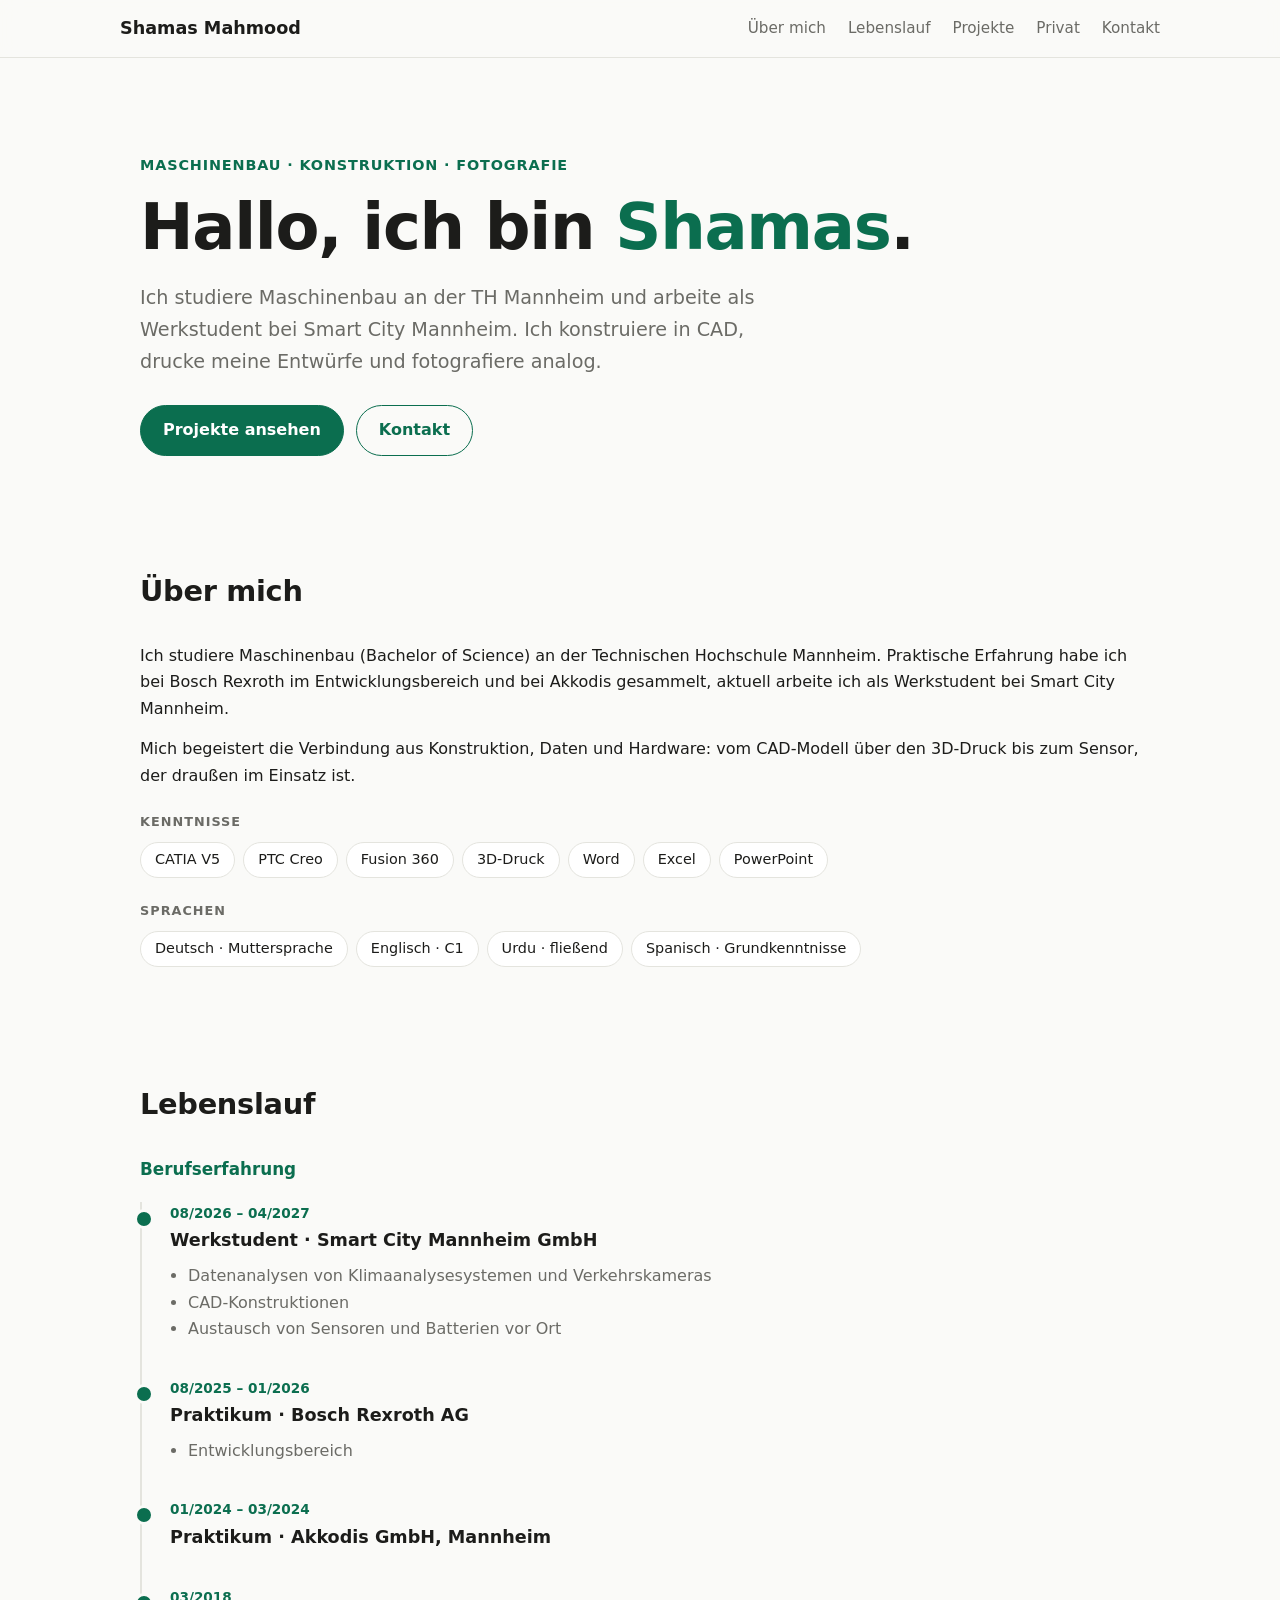
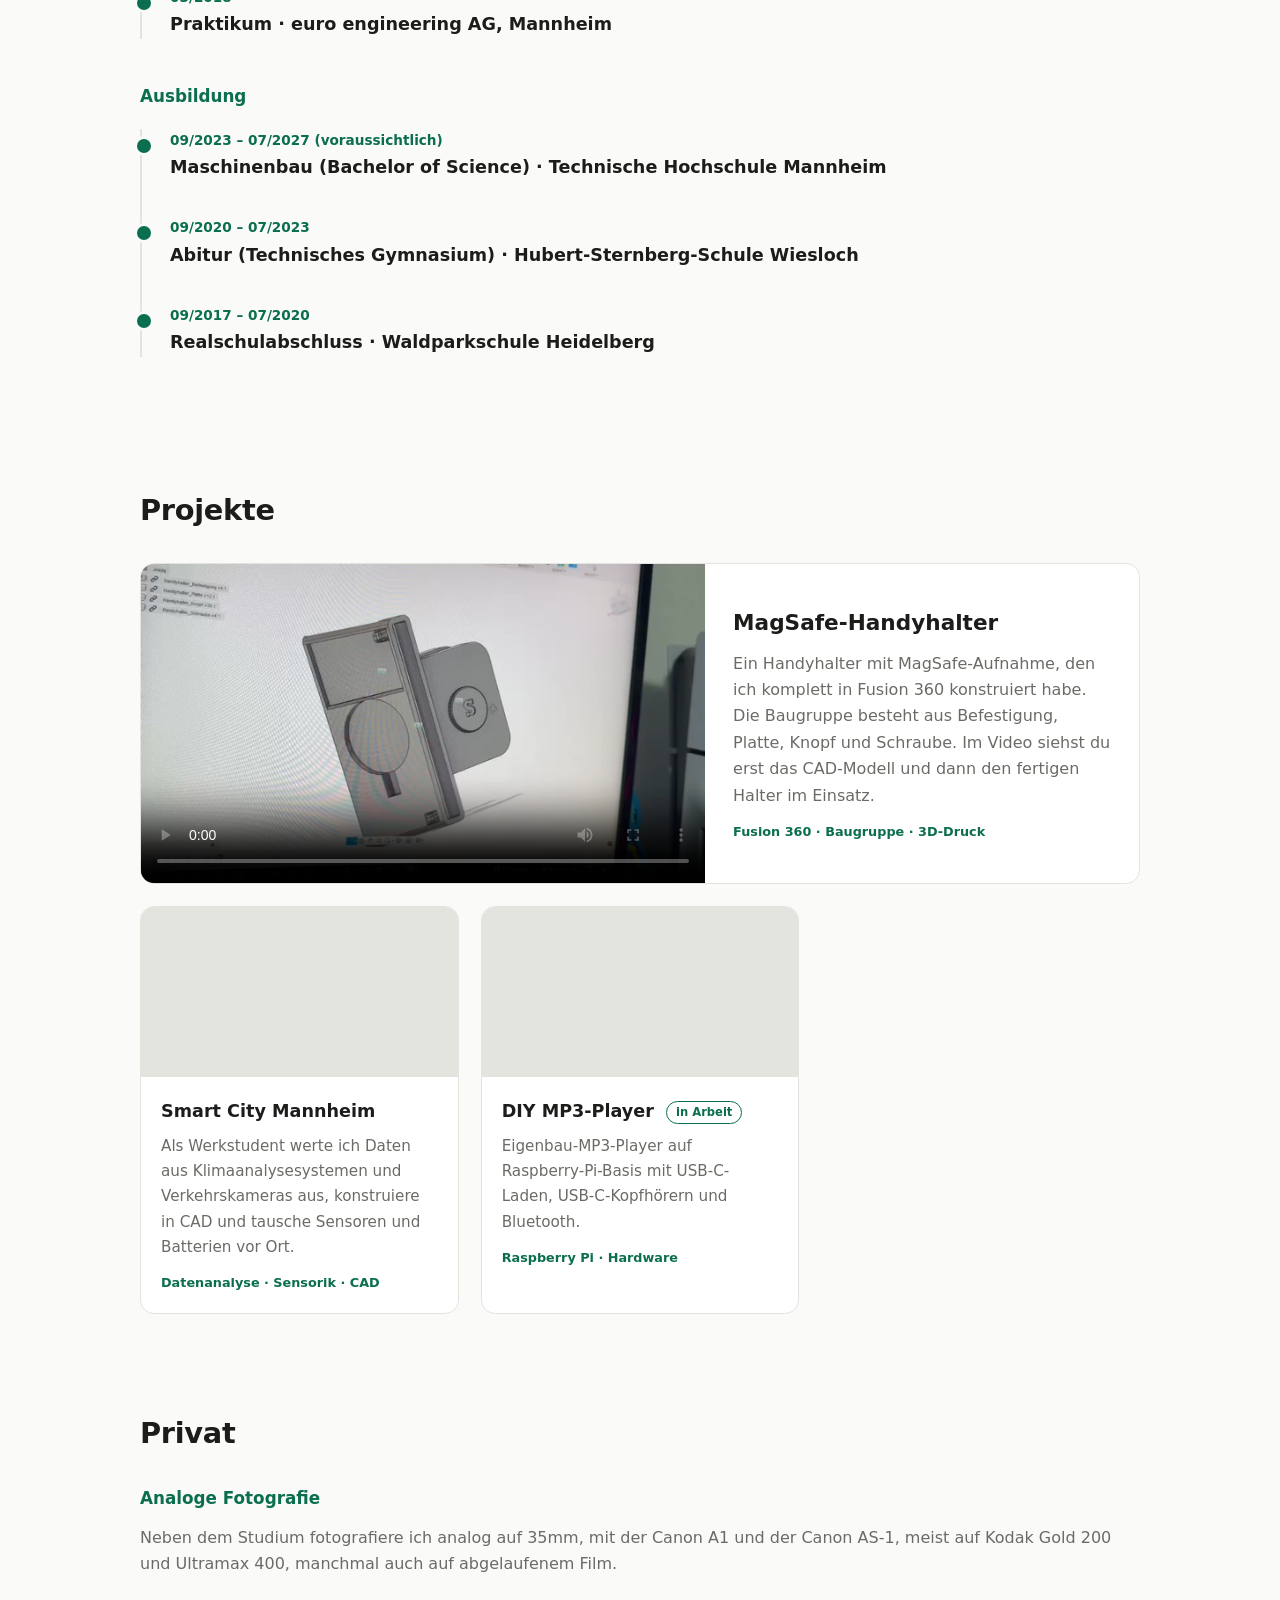
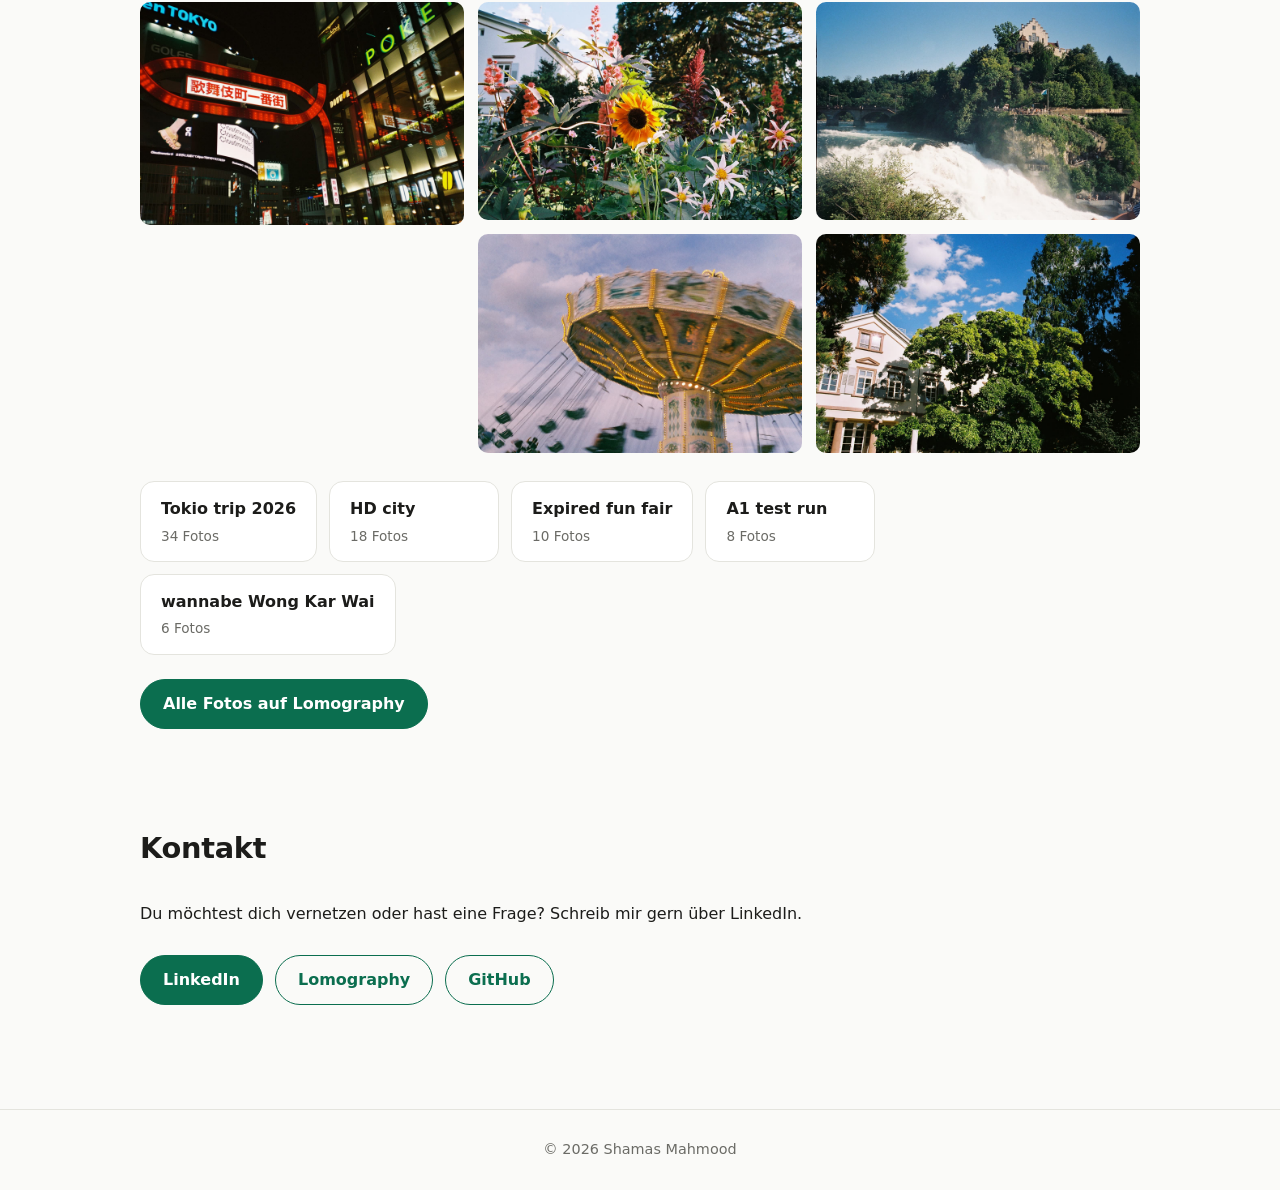
==== index.html @ 06cc69c4 "Add files via upload" ====
<!DOCTYPE html>
<html lang="de">
<head>
  <meta charset="UTF-8">
  <meta name="viewport" content="width=device-width, initial-scale=1">
  <title>Shamas Mahmood | Portfolio</title>
  <meta name="description" content="Portfolio von Shamas Mahmood: Maschinenbau-Student an der TH Mannheim, Werkstudent bei Smart City Mannheim, CAD-Konstruktion und analoge Fotografie.">
  <meta property="og:title" content="Shamas Mahmood | Portfolio">
  <meta property="og:description" content="Maschinenbau, CAD-Konstruktion, Projekte und analoge Fotografie.">
  <meta property="og:image" content="projekt-magsafe.jpg">
  <link rel="stylesheet" href="style.css">
</head>
<body>

  <header class="nav">
    <a href="#top" class="logo">Shamas Mahmood</a>
    <nav>
      <a href="#about">Über mich</a>
      <a href="#cv">Lebenslauf</a>
      <a href="#projects">Projekte</a>
      <a href="#private">Privat</a>
      <a href="#contact">Kontakt</a>
    </nav>
  </header>

  <main id="top">

    <!-- HERO -->
    <section class="hero">
      <p class="eyebrow">Maschinenbau · Konstruktion · Fotografie</p>
      <h1>Hallo, ich bin <span class="accent">Shamas</span>.</h1>
      <p class="lead">Ich studiere Maschinenbau an der TH Mannheim und arbeite als Werkstudent bei Smart City Mannheim. Ich konstruiere in CAD, drucke meine Entwürfe und fotografiere analog.</p>
      <div class="cta">
        <a class="btn" href="#projects">Projekte ansehen</a>
        <a class="btn ghost" href="#contact">Kontakt</a>
      </div>
    </section>

    <!-- ÜBER MICH -->
    <section id="about">
      <h2>Über mich</h2>
      <div class="about-grid">
        <img class="portrait" src="portrait.jpg" alt="Portrait von Shamas Mahmood"
             onerror="this.style.display='none'">
        <div>
          <p>Ich studiere Maschinenbau (Bachelor of Science) an der Technischen Hochschule Mannheim. Praktische Erfahrung habe ich bei Bosch Rexroth im Entwicklungsbereich und bei Akkodis gesammelt, aktuell arbeite ich als Werkstudent bei Smart City Mannheim.</p>
          <p>Mich begeistert die Verbindung aus Konstruktion, Daten und Hardware: vom CAD-Modell über den 3D-Druck bis zum Sensor, der draußen im Einsatz ist.</p>

          <h3 class="mini">Kenntnisse</h3>
          <ul class="chips">
            <li>CATIA V5</li>
            <li>PTC Creo</li>
            <li>Fusion 360</li>
            <li>3D-Druck</li>
            <li>Word</li>
            <li>Excel</li>
            <li>PowerPoint</li>
          </ul>

          <h3 class="mini">Sprachen</h3>
          <ul class="chips">
            <li>Deutsch · Muttersprache</li>
            <li>Englisch · C1</li>
            <li>Urdu · fließend</li>
            <li>Spanisch · Grundkenntnisse</li>
          </ul>
        </div>
      </div>
    </section>

    <!-- LEBENSLAUF -->
    <section id="cv">
      <h2>Lebenslauf</h2>

      <h3 class="group">Berufserfahrung</h3>
      <div class="timeline">

        <article class="item">
          <span class="date">08/2026 – 04/2027</span>
          <h3>Werkstudent · Smart City Mannheim GmbH</h3>
          <ul>
            <li>Datenanalysen von Klimaanalysesystemen und Verkehrskameras</li>
            <li>CAD-Konstruktionen</li>
            <li>Austausch von Sensoren und Batterien vor Ort</li>
          </ul>
        </article>

        <article class="item">
          <span class="date">08/2025 – 01/2026</span>
          <h3>Praktikum · Bosch Rexroth AG</h3>
          <ul>
            <li>Entwicklungsbereich</li>
          </ul>
        </article>

        <article class="item">
          <span class="date">01/2024 – 03/2024</span>
          <h3>Praktikum · Akkodis GmbH, Mannheim</h3>
        </article>

        <article class="item">
          <span class="date">03/2018</span>
          <h3>Praktikum · euro engineering AG, Mannheim</h3>
        </article>

      </div>

      <h3 class="group">Ausbildung</h3>
      <div class="timeline">

        <article class="item">
          <span class="date">09/2023 – 07/2027 (voraussichtlich)</span>
          <h3>Maschinenbau (Bachelor of Science) · Technische Hochschule Mannheim</h3>
        </article>

        <article class="item">
          <span class="date">09/2020 – 07/2023</span>
          <h3>Abitur (Technisches Gymnasium) · Hubert-Sternberg-Schule Wiesloch</h3>
        </article>

        <article class="item">
          <span class="date">09/2017 – 07/2020</span>
          <h3>Realschulabschluss · Waldparkschule Heidelberg</h3>
        </article>

      </div>
    </section>

    <!-- PROJEKTE -->
    <section id="projects">
      <h2>Projekte</h2>

      <article class="feature">
        <video controls preload="metadata" playsinline poster="projekt-magsafe.jpg">
          <source src="magsafe-handyhalter.mp4" type="video/mp4">
          Dein Browser unterstützt kein Video.
        </video>
        <div class="feature-body">
          <h3>MagSafe-Handyhalter</h3>
          <p>Ein Handyhalter mit MagSafe-Aufnahme, den ich komplett in Fusion 360 konstruiert habe. Die Baugruppe besteht aus Befestigung, Platte, Knopf und Schraube. Im Video siehst du erst das CAD-Modell und dann den fertigen Halter im Einsatz.</p>
          <p class="tags">Fusion 360 · Baugruppe · 3D-Druck</p>
        </div>
      </article>

      <div class="cards">

        <article class="card">
          <div class="card-img" style="background-image:url('projekt-smartcity.jpg')"></div>
          <div class="card-body">
            <h3>Smart City Mannheim</h3>
            <p>Als Werkstudent werte ich Daten aus Klimaanalysesystemen und Verkehrskameras aus, konstruiere in CAD und tausche Sensoren und Batterien vor Ort.</p>
            <p class="tags">Datenanalyse · Sensorik · CAD</p>
          </div>
        </article>

        <article class="card">
          <div class="card-img" style="background-image:url('projekt-mp3.jpg')"></div>
          <div class="card-body">
            <h3>DIY MP3-Player <span class="badge">in Arbeit</span></h3>
            <p>Eigenbau-MP3-Player auf Raspberry-Pi-Basis mit USB-C-Laden, USB-C-Kopfhörern und Bluetooth.</p>
            <p class="tags">Raspberry Pi · Hardware</p>
          </div>
        </article>

      </div>
    </section>

    <!-- PRIVAT -->
    <section id="private">
      <h2>Privat</h2>
      <h3 class="group">Analoge Fotografie</h3>
      <p class="sub">Neben dem Studium fotografiere ich analog auf 35mm, mit der Canon A1 und der Canon AS-1, meist auf Kodak Gold 200 und Ultramax 400, manchmal auch auf abgelaufenem Film.</p>

      <div class="gallery" id="gallery">
        <!-- Eigene Lieblingsfotos in foto- ablegen (foto-01.jpg bis foto-12.jpg).
             Fehlende Bilder werden automatisch ausgeblendet. -->
        <figure><img src="foto-01.jpg" alt="Neonschilder bei Nacht in Tokio" loading="lazy" onerror="this.closest('figure').style.display='none'"></figure>
        <figure><img src="foto-02.jpg" alt="Sonnenblume und Dahlien im Garten" loading="lazy" onerror="this.closest('figure').style.display='none'"></figure>
        <figure><img src="foto-03.jpg" alt="Kettenkarussell in der Dämmerung" loading="lazy" onerror="this.closest('figure').style.display='none'"></figure>
        <figure><img src="foto-04.jpg" alt="Wasserfall mit Schloss über dem Ufer" loading="lazy" onerror="this.closest('figure').style.display='none'"></figure>
        <figure><img src="foto-05.jpg" alt="Haus zwischen Bäumen vor blauem Himmel" loading="lazy" onerror="this.closest('figure').style.display='none'"></figure>
      </div>

      <div class="albums">
        <a class="album" href="https://www.lomography.com/homes/sun_chaser" target="_blank" rel="noopener"><strong>Tokio trip 2026</strong><span>34 Fotos</span></a>
        <a class="album" href="https://www.lomography.com/homes/sun_chaser" target="_blank" rel="noopener"><strong>HD city</strong><span>18 Fotos</span></a>
        <a class="album" href="https://www.lomography.com/homes/sun_chaser" target="_blank" rel="noopener"><strong>Expired fun fair</strong><span>10 Fotos</span></a>
        <a class="album" href="https://www.lomography.com/homes/sun_chaser" target="_blank" rel="noopener"><strong>A1 test run</strong><span>8 Fotos</span></a>
        <a class="album" href="https://www.lomography.com/homes/sun_chaser" target="_blank" rel="noopener"><strong>wannabe Wong Kar Wai</strong><span>6 Fotos</span></a>
      </div>

      <div class="cta">
        <a class="btn" href="https://www.lomography.com/homes/sun_chaser" target="_blank" rel="noopener">Alle Fotos auf Lomography</a>
      </div>
    </section>

    <!-- KONTAKT -->
    <section id="contact">
      <h2>Kontakt</h2>
      <p>Du möchtest dich vernetzen oder hast eine Frage? Schreib mir gern über LinkedIn.</p>
      <div class="cta">
        <a class="btn" href="https://www.linkedin.com/in/DEIN-PROFIL" target="_blank" rel="noopener">LinkedIn</a>
        <a class="btn ghost" href="https://www.lomography.com/homes/sun_chaser" target="_blank" rel="noopener">Lomography</a>
        <a class="btn ghost" href="https://github.com/shamas052" target="_blank" rel="noopener">GitHub</a>
      </div>
    </section>

  </main>

  <footer>
    <p>© <span id="year"></span> Shamas Mahmood</p>
  </footer>

  <!-- Lightbox -->
  <div class="lightbox" id="lightbox" aria-hidden="true">
    <img id="lightbox-img" alt="">
  </div>

  <script>
    document.getElementById('year').textContent = new Date().getFullYear();

    const lb = document.getElementById('lightbox');
    const lbImg = document.getElementById('lightbox-img');

    document.querySelectorAll('#gallery img').forEach(img => {
      img.addEventListener('click', () => {
        lbImg.src = img.src;
        lbImg.alt = img.alt;
        lb.classList.add('open');
        lb.setAttribute('aria-hidden', 'false');
      });
    });

    function closeLb() {
      lb.classList.remove('open');
      lb.setAttribute('aria-hidden', 'true');
    }
    lb.addEventListener('click', closeLb);
    document.addEventListener('keydown', e => { if (e.key === 'Escape') closeLb(); });
  </script>

</body>
</html>
---- style.css ----
:root {
  --bg: #fafaf8;
  --surface: #ffffff;
  --text: #1c1c1a;
  --muted: #6b6b66;
  --line: #e4e4de;
  --accent: #0b6e4f;
  --accent-contrast: #ffffff;
  --radius: 14px;
  --max: 1040px;
}

@media (prefers-color-scheme: dark) {
  :root {
    --bg: #121211;
    --surface: #1b1b19;
    --text: #ecece8;
    --muted: #9a9a93;
    --line: #2d2d2a;
    --accent: #4fd1a0;
    --accent-contrast: #0c1a14;
  }
}

* { box-sizing: border-box; margin: 0; padding: 0; }

html { scroll-behavior: smooth; scroll-padding-top: 72px; }

body {
  background: var(--bg);
  color: var(--text);
  font-family: system-ui, -apple-system, "Segoe UI", Roboto, sans-serif;
  line-height: 1.65;
  -webkit-font-smoothing: antialiased;
}

a { color: var(--accent); }
img { max-width: 100%; display: block; }

/* Navigation */
.nav {
  position: sticky;
  top: 0;
  z-index: 10;
  display: flex;
  justify-content: space-between;
  align-items: center;
  padding: 14px max(20px, calc((100% - var(--max)) / 2));
  background: color-mix(in srgb, var(--bg) 88%, transparent);
  backdrop-filter: blur(10px);
  border-bottom: 1px solid var(--line);
}
.logo { font-weight: 700; font-size: 1.1rem; text-decoration: none; color: var(--text); }
.nav nav { display: flex; gap: 22px; flex-wrap: wrap; }
.nav nav a { color: var(--muted); text-decoration: none; font-size: .95rem; }
.nav nav a:hover { color: var(--accent); }

/* Layout */
main { max-width: var(--max); margin: 0 auto; padding: 0 20px; }
section { padding: 72px 0 24px; }
h2 { font-size: 1.8rem; letter-spacing: -.01em; margin-bottom: 28px; }
h3 { font-size: 1.1rem; }
.sub { color: var(--muted); margin: -16px 0 24px; }

/* Hero */
.hero { padding: 96px 0 40px; }
.eyebrow { color: var(--accent); font-weight: 600; font-size: .9rem; letter-spacing: .06em; text-transform: uppercase; margin-bottom: 14px; }
.hero h1 { font-size: clamp(2.4rem, 7vw, 4rem); line-height: 1.1; letter-spacing: -.02em; margin-bottom: 20px; }
.accent { color: var(--accent); }
.lead { font-size: 1.2rem; color: var(--muted); max-width: 620px; }

.cta { display: flex; gap: 12px; flex-wrap: wrap; margin-top: 28px; }
.btn {
  display: inline-block;
  padding: 11px 22px;
  border-radius: 999px;
  background: var(--accent);
  color: var(--accent-contrast);
  text-decoration: none;
  font-weight: 600;
  border: 1.5px solid var(--accent);
  transition: transform .15s ease, opacity .15s ease;
}
.btn:hover { transform: translateY(-2px); opacity: .9; }
.btn.ghost { background: transparent; color: var(--accent); }

/* Über mich */
.about-grid { display: grid; grid-template-columns: 240px 1fr; gap: 36px; align-items: start; }
.about-grid:has(.portrait[style*="none"]) { grid-template-columns: 1fr; }
.portrait { width: 240px; aspect-ratio: 4 / 5; object-fit: cover; border-radius: var(--radius); }
.about-grid p { margin-bottom: 14px; }
.skills { list-style: none; display: flex; flex-wrap: wrap; gap: 8px; margin-top: 18px; }
.skills li {
  padding: 5px 14px;
  border: 1px solid var(--line);
  background: var(--surface);
  border-radius: 999px;
  font-size: .9rem;
}

/* Lebenslauf */
.timeline { position: relative; padding-left: 28px; border-left: 2px solid var(--line); }
.item { position: relative; margin-bottom: 34px; }
.item::before {
  content: "";
  position: absolute;
  left: -36px;
  top: 7px;
  width: 14px;
  height: 14px;
  border-radius: 50%;
  background: var(--accent);
  border: 3px solid var(--bg);
}
.date { display: block; font-size: .85rem; color: var(--accent); font-weight: 600; margin-bottom: 2px; }
.item ul { margin: 8px 0 0 18px; color: var(--muted); }
.note { margin-top: 8px; }

/* Projekte */
.cards { display: grid; grid-template-columns: repeat(auto-fill, minmax(290px, 1fr)); gap: 22px; }
.card {
  background: var(--surface);
  border: 1px solid var(--line);
  border-radius: var(--radius);
  overflow: hidden;
  transition: transform .2s ease, box-shadow .2s ease;
}
.card:hover { transform: translateY(-4px); box-shadow: 0 10px 28px rgba(0,0,0,.08); }
.card-img {
  height: 170px;
  background-color: var(--line);
  background-size: cover;
  background-position: center;
}
.card-body { padding: 20px; }
.card-body h3 { margin-bottom: 8px; }
.card-body p { color: var(--muted); font-size: .95rem; }
.tags { margin-top: 12px; font-size: .8rem !important; color: var(--accent) !important; font-weight: 600; }

/* Fotografie */
.gallery { columns: 3 260px; column-gap: 14px; }
.gallery figure { break-inside: avoid; margin-bottom: 14px; }
.gallery img {
  width: 100%;
  border-radius: 10px;
  background: var(--line);
  min-height: 120px;
  cursor: zoom-in;
  transition: opacity .2s ease;
}
.gallery img:hover { opacity: .88; }

.lightbox {
  position: fixed;
  inset: 0;
  z-index: 50;
  display: none;
  align-items: center;
  justify-content: center;
  padding: 24px;
  background: rgba(0, 0, 0, .88);
  cursor: zoom-out;
}
.lightbox.open { display: flex; }
.lightbox img { max-height: 92vh; max-width: 94vw; border-radius: 8px; }

/* Footer */
footer {
  margin-top: 80px;
  padding: 28px 20px;
  text-align: center;
  color: var(--muted);
  font-size: .9rem;
  border-top: 1px solid var(--line);
}

/* Mobil */
@media (max-width: 700px) {
  .about-grid { grid-template-columns: 1fr; }
  .portrait { width: 180px; }
  .nav { flex-direction: column; gap: 8px; }
  .nav nav { gap: 14px; justify-content: center; }
  section { padding-top: 56px; }
  .hero { padding-top: 56px; }
}

/* ---- Ergänzungen ---- */
.chips { list-style: none; display: flex; flex-wrap: wrap; gap: 8px; margin: 0 0 18px; }
.chips li {
  padding: 5px 14px;
  border: 1px solid var(--line);
  background: var(--surface);
  border-radius: 999px;
  font-size: .9rem;
}
.mini { font-size: .8rem; text-transform: uppercase; letter-spacing: .08em; color: var(--muted); margin: 22px 0 10px; }
.group { font-size: 1.05rem; color: var(--accent); margin: 8px 0 18px; }
.timeline + .group { margin-top: 44px; }

.badge {
  display: inline-block;
  margin-left: 6px;
  padding: 1px 9px;
  border-radius: 999px;
  border: 1px solid var(--accent);
  color: var(--accent);
  font-size: .72rem;
  font-weight: 600;
  vertical-align: middle;
}

/* Hauptprojekt mit Video */
.feature {
  display: grid;
  grid-template-columns: 1.3fr 1fr;
  gap: 0;
  margin-bottom: 22px;
  background: var(--surface);
  border: 1px solid var(--line);
  border-radius: var(--radius);
  overflow: hidden;
}
.feature video { width: 100%; height: 100%; min-height: 240px; object-fit: cover; background: #000; }
.feature-body { padding: 28px; display: flex; flex-direction: column; justify-content: center; }
.feature-body h3 { font-size: 1.35rem; margin-bottom: 10px; }
.feature-body p { color: var(--muted); }

/* Lomography-Alben */
.albums { display: flex; flex-wrap: wrap; gap: 12px; margin-bottom: 28px; }
.album {
  display: flex;
  flex-direction: column;
  gap: 2px;
  padding: 14px 20px;
  min-width: 170px;
  background: var(--surface);
  border: 1px solid var(--line);
  border-radius: var(--radius);
  text-decoration: none;
  color: var(--text);
  transition: transform .15s ease, border-color .15s ease;
}
.album:hover { transform: translateY(-3px); border-color: var(--accent); }
.album span { color: var(--muted); font-size: .85rem; }
#photography .cta { margin-top: 24px; }

@media (max-width: 700px) {
  .feature { grid-template-columns: 1fr; }
  .feature video { min-height: 0; aspect-ratio: 16 / 9; }
}

/* Privat-Bereich */
.group + .sub { margin-top: -6px; }
.gallery + .albums { margin: 28px 0 0; }
#private .cta { margin-top: 24px; }
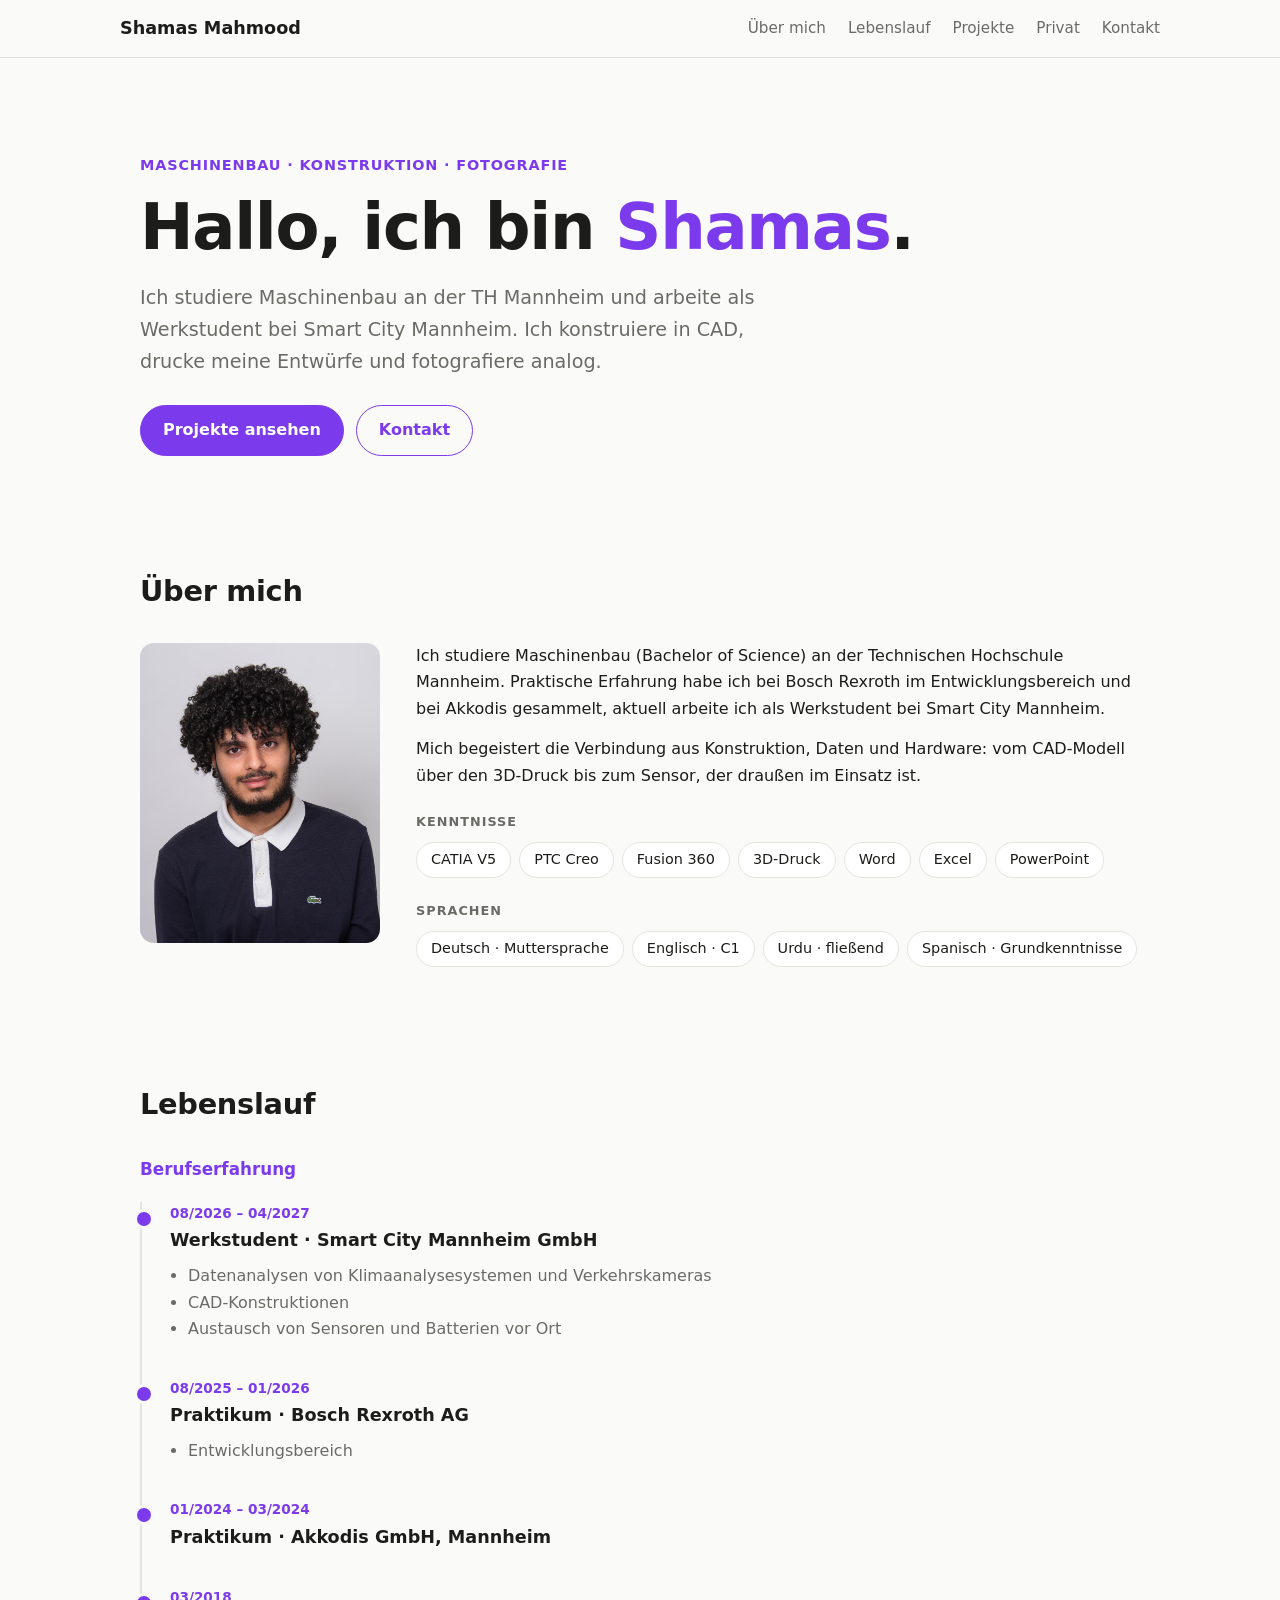
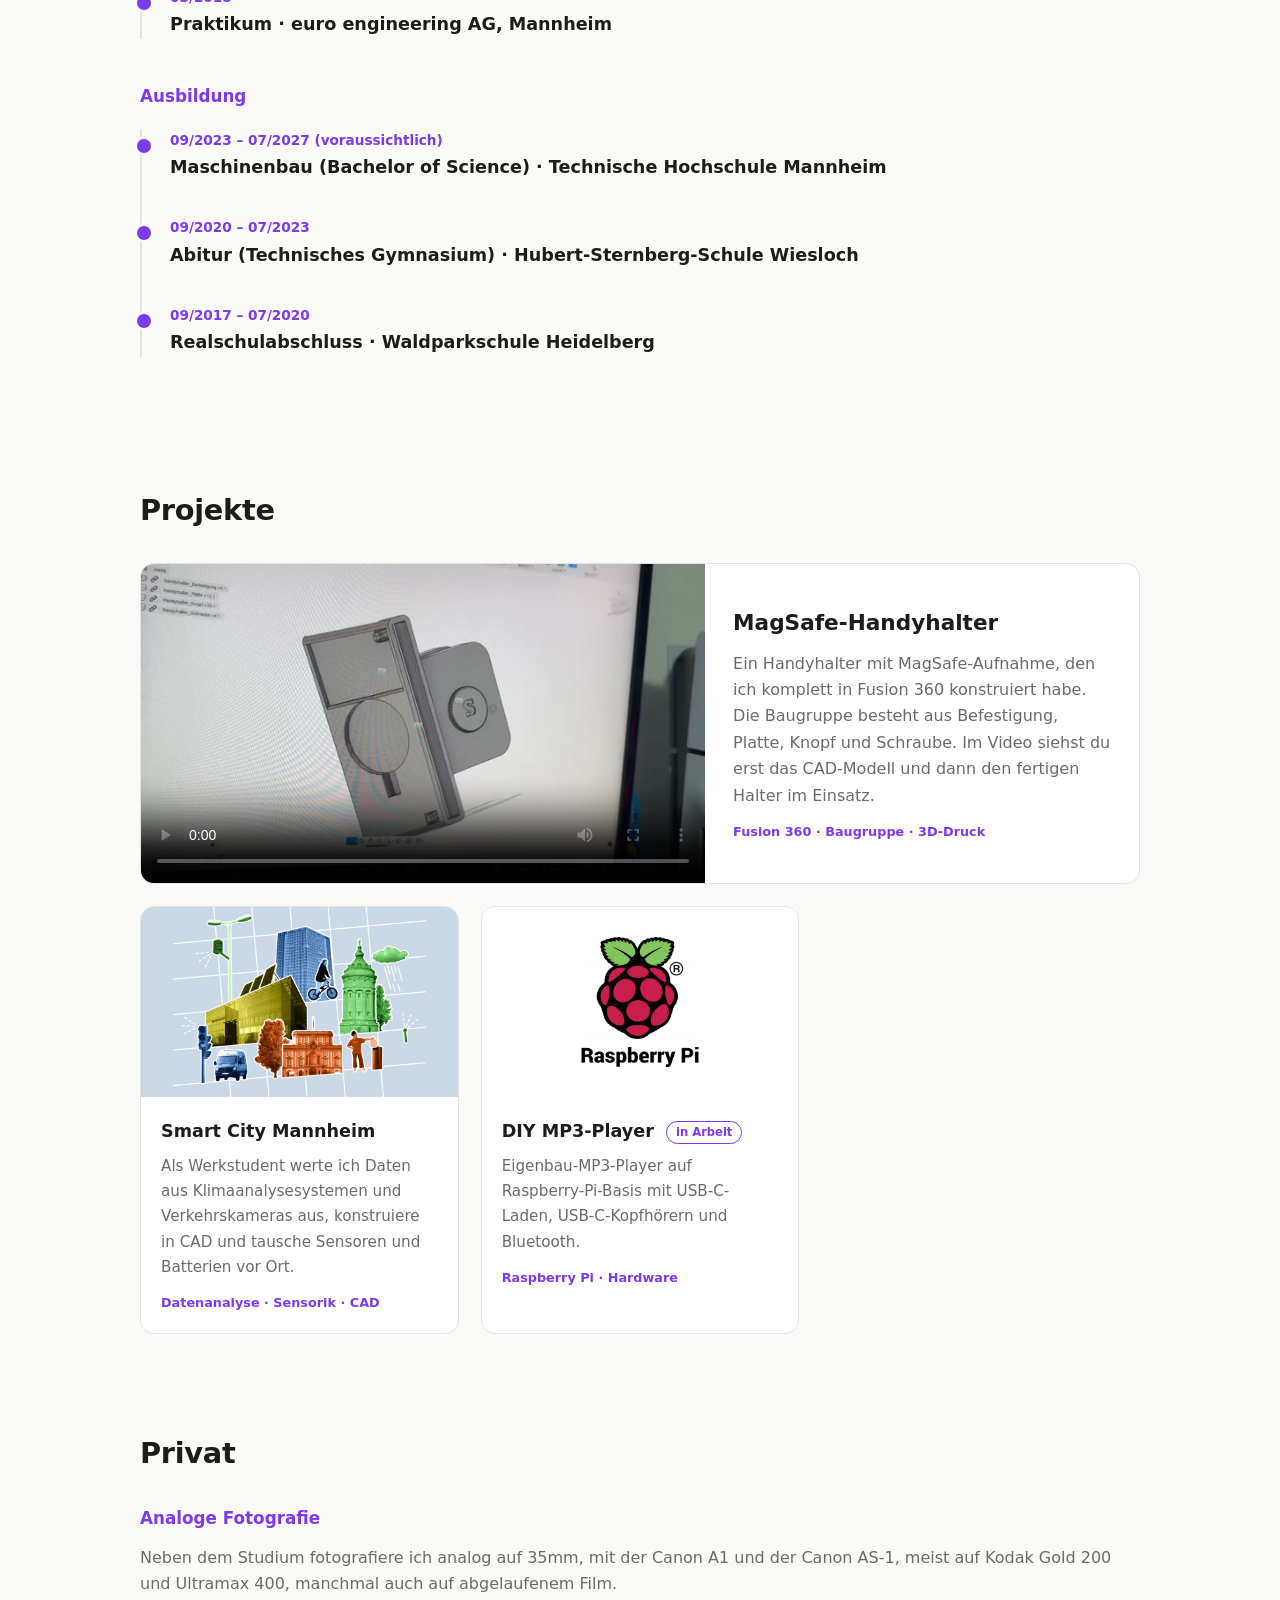
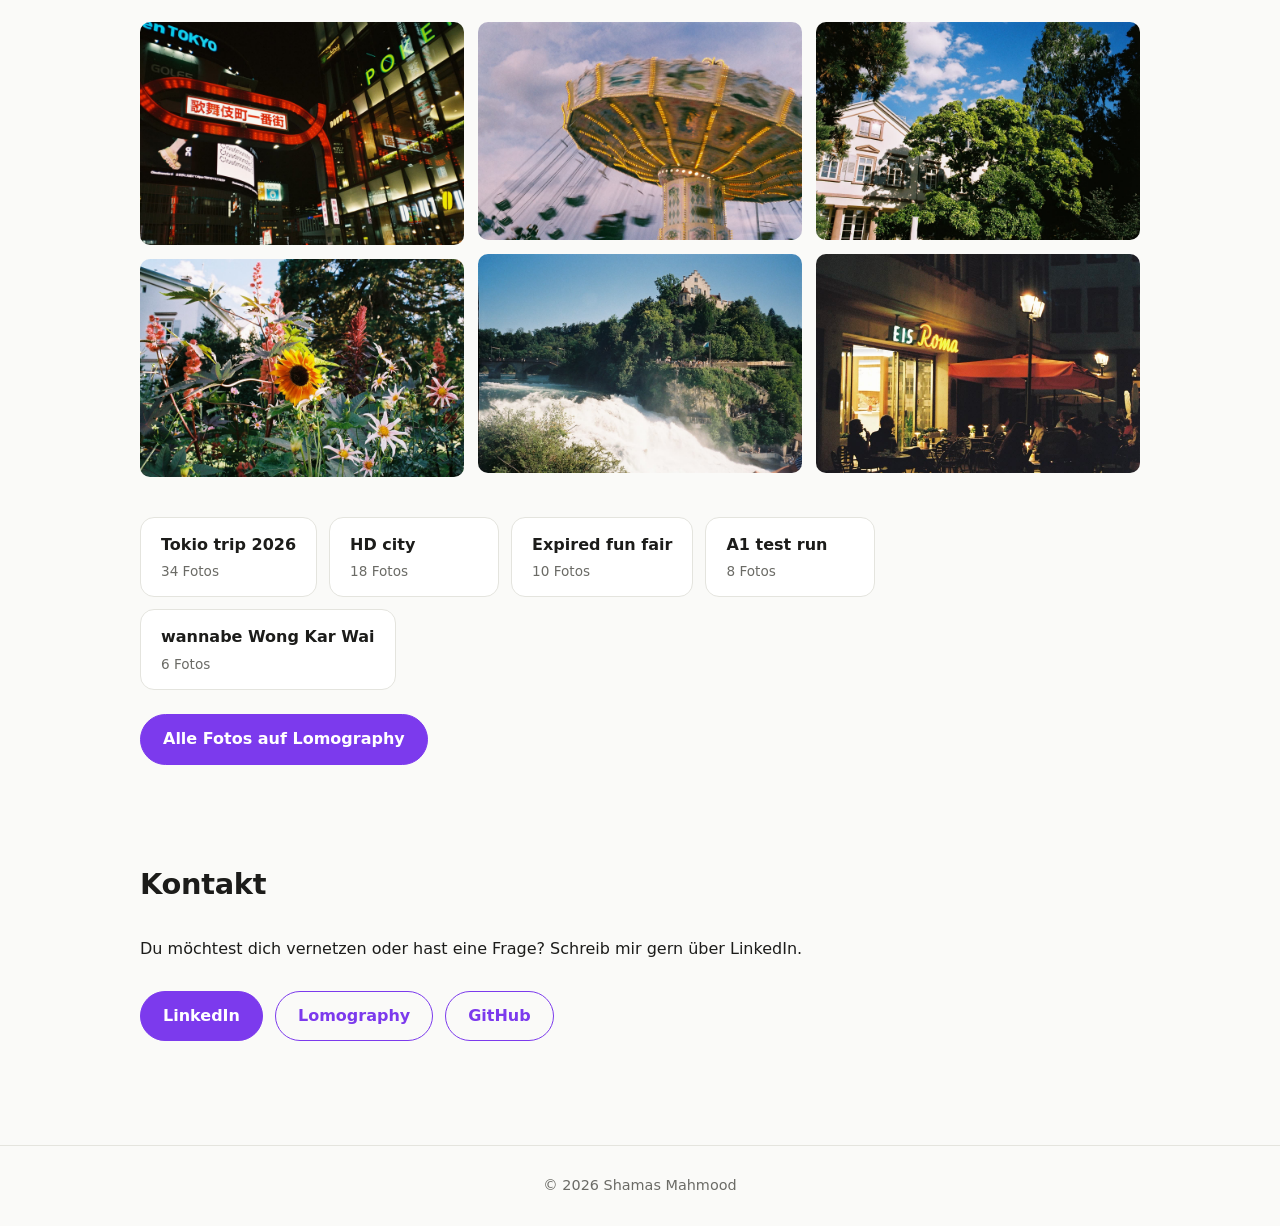
==== commit 1c02fb19: "Add files via upload" ====
--- a/index.html
+++ b/index.html
@@ -145,7 +145,7 @@
       <div class="cards">
 
         <article class="card">
-          <div class="card-img" style="background-image:url('projekt-smartcity.jpg')"></div>
+          <div class="card-img contain" style="background-image:url('projekt-smartcity.jpg');background-color:#cbd9e6"></div>
           <div class="card-body">
             <h3>Smart City Mannheim</h3>
             <p>Als Werkstudent werte ich Daten aus Klimaanalysesystemen und Verkehrskameras aus, konstruiere in CAD und tausche Sensoren und Batterien vor Ort.</p>
@@ -154,7 +154,7 @@
         </article>
 
         <article class="card">
-          <div class="card-img" style="background-image:url('projekt-mp3.jpg')"></div>
+          <div class="card-img contain" style="background-image:url('projekt-mp3.jpg');background-color:#ffffff;background-size:auto 82%"></div>
           <div class="card-body">
             <h3>DIY MP3-Player <span class="badge">in Arbeit</span></h3>
             <p>Eigenbau-MP3-Player auf Raspberry-Pi-Basis mit USB-C-Laden, USB-C-Kopfhörern und Bluetooth.</p>
@@ -179,6 +179,7 @@
         <figure><img src="foto-03.jpg" alt="Kettenkarussell in der Dämmerung" loading="lazy" onerror="this.closest('figure').style.display='none'"></figure>
         <figure><img src="foto-04.jpg" alt="Wasserfall mit Schloss über dem Ufer" loading="lazy" onerror="this.closest('figure').style.display='none'"></figure>
         <figure><img src="foto-05.jpg" alt="Haus zwischen Bäumen vor blauem Himmel" loading="lazy" onerror="this.closest('figure').style.display='none'"></figure>
+        <figure><img src="foto-06.jpg" alt="Eisdiele mit Neonschrift bei Nacht, Gäste unter Sonnenschirmen" loading="lazy" onerror="this.closest('figure').style.display='none'"></figure>
       </div>
 
       <div class="albums">
@@ -199,7 +200,7 @@
       <h2>Kontakt</h2>
       <p>Du möchtest dich vernetzen oder hast eine Frage? Schreib mir gern über LinkedIn.</p>
       <div class="cta">
-        <a class="btn" href="https://www.linkedin.com/in/DEIN-PROFIL" target="_blank" rel="noopener">LinkedIn</a>
+        <a class="btn" href="https://www.linkedin.com/in/shamas-mahmood-5878942ab/" target="_blank" rel="noopener">LinkedIn</a>
         <a class="btn ghost" href="https://www.lomography.com/homes/sun_chaser" target="_blank" rel="noopener">Lomography</a>
         <a class="btn ghost" href="https://github.com/shamas052" target="_blank" rel="noopener">GitHub</a>
       </div>
--- a/style.css
+++ b/style.css
@@ -4,7 +4,7 @@
   --text: #1c1c1a;
   --muted: #6b6b66;
   --line: #e4e4de;
-  --accent: #0b6e4f;
+  --accent: #7c3aed;
   --accent-contrast: #ffffff;
   --radius: 14px;
   --max: 1040px;
@@ -17,8 +17,8 @@
     --text: #ecece8;
     --muted: #9a9a93;
     --line: #2d2d2a;
-    --accent: #4fd1a0;
-    --accent-contrast: #0c1a14;
+    --accent: #a78bfa;
+    --accent-contrast: #1b1033;
   }
 }
 
@@ -253,3 +253,12 @@
 .group + .sub { margin-top: -6px; }
 .gallery + .albums { margin: 28px 0 0; }
 #private .cta { margin-top: 24px; }
+
+/* Portrait, Logos in Projekt-Karten */
+.portrait { object-position: center 18%; }
+.card-img.contain {
+  background-size: contain;
+  background-repeat: no-repeat;
+  background-position: center;
+  height: 190px;
+}
